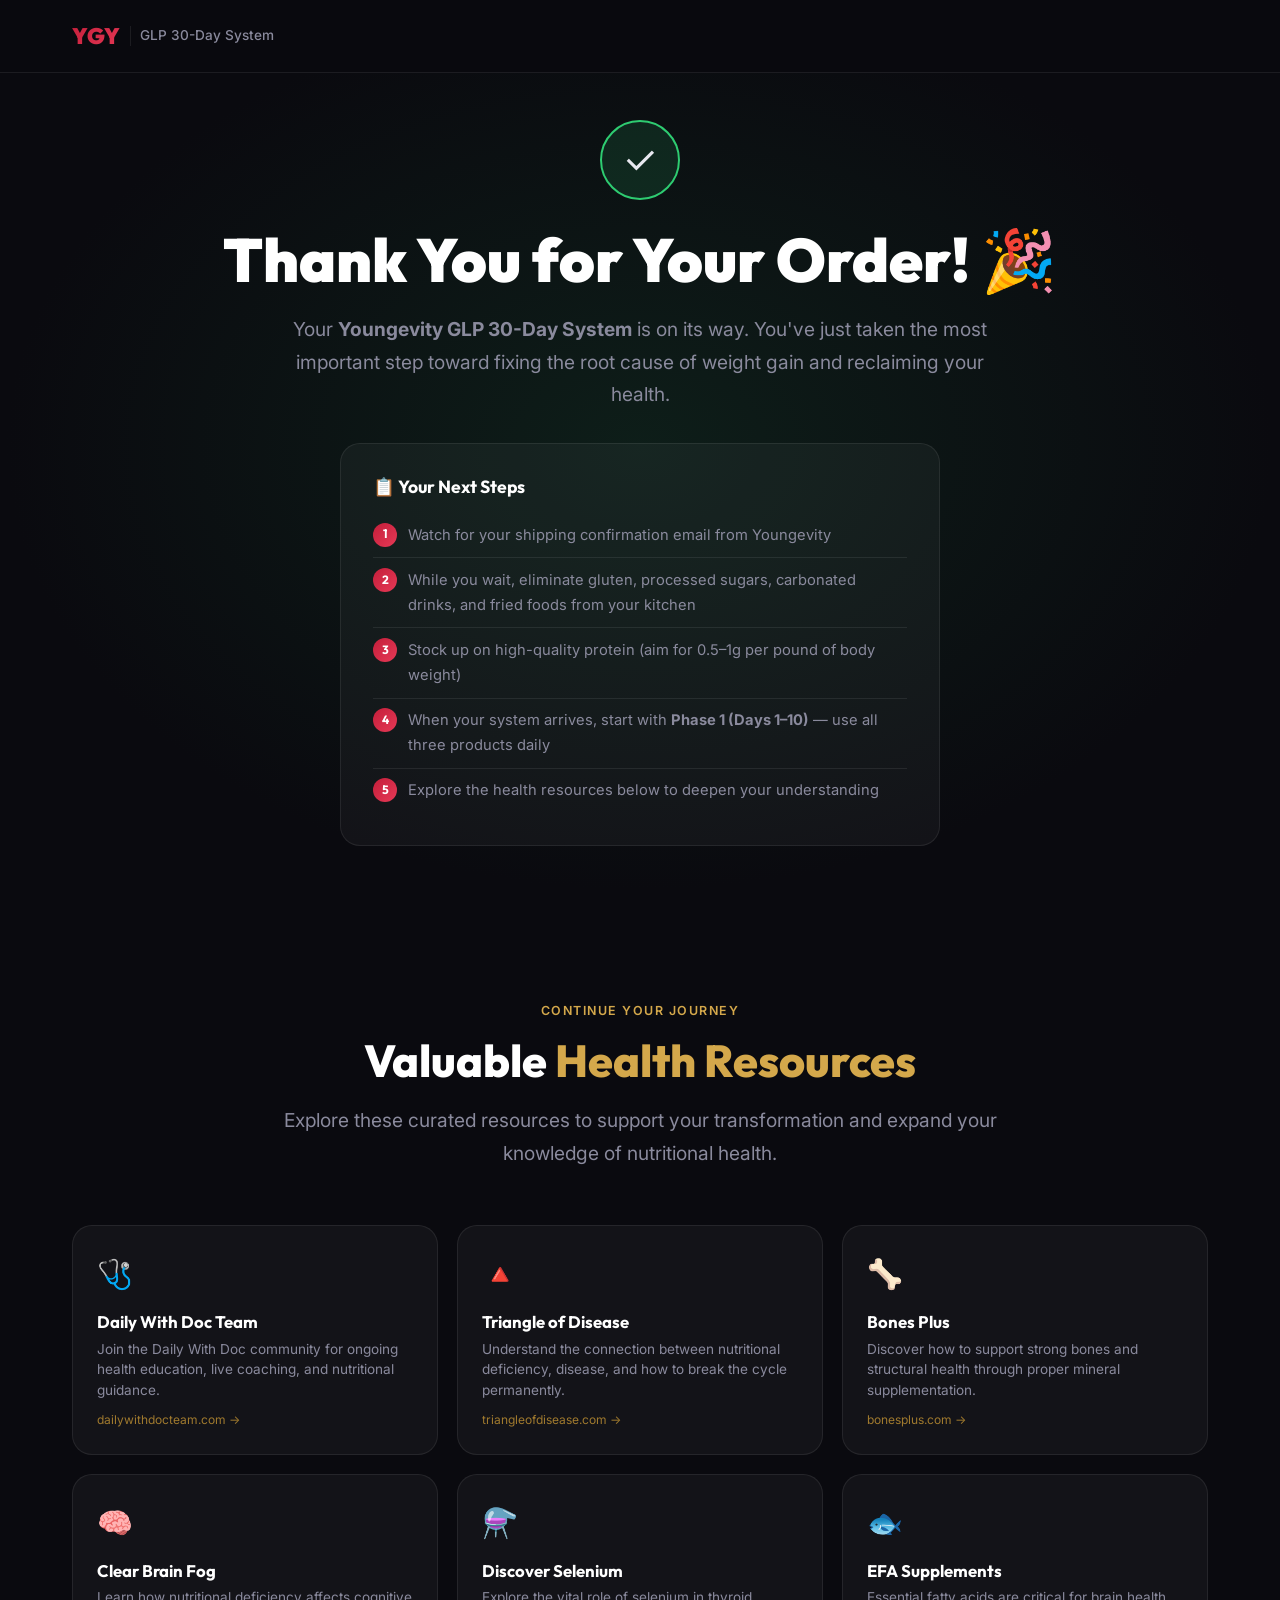
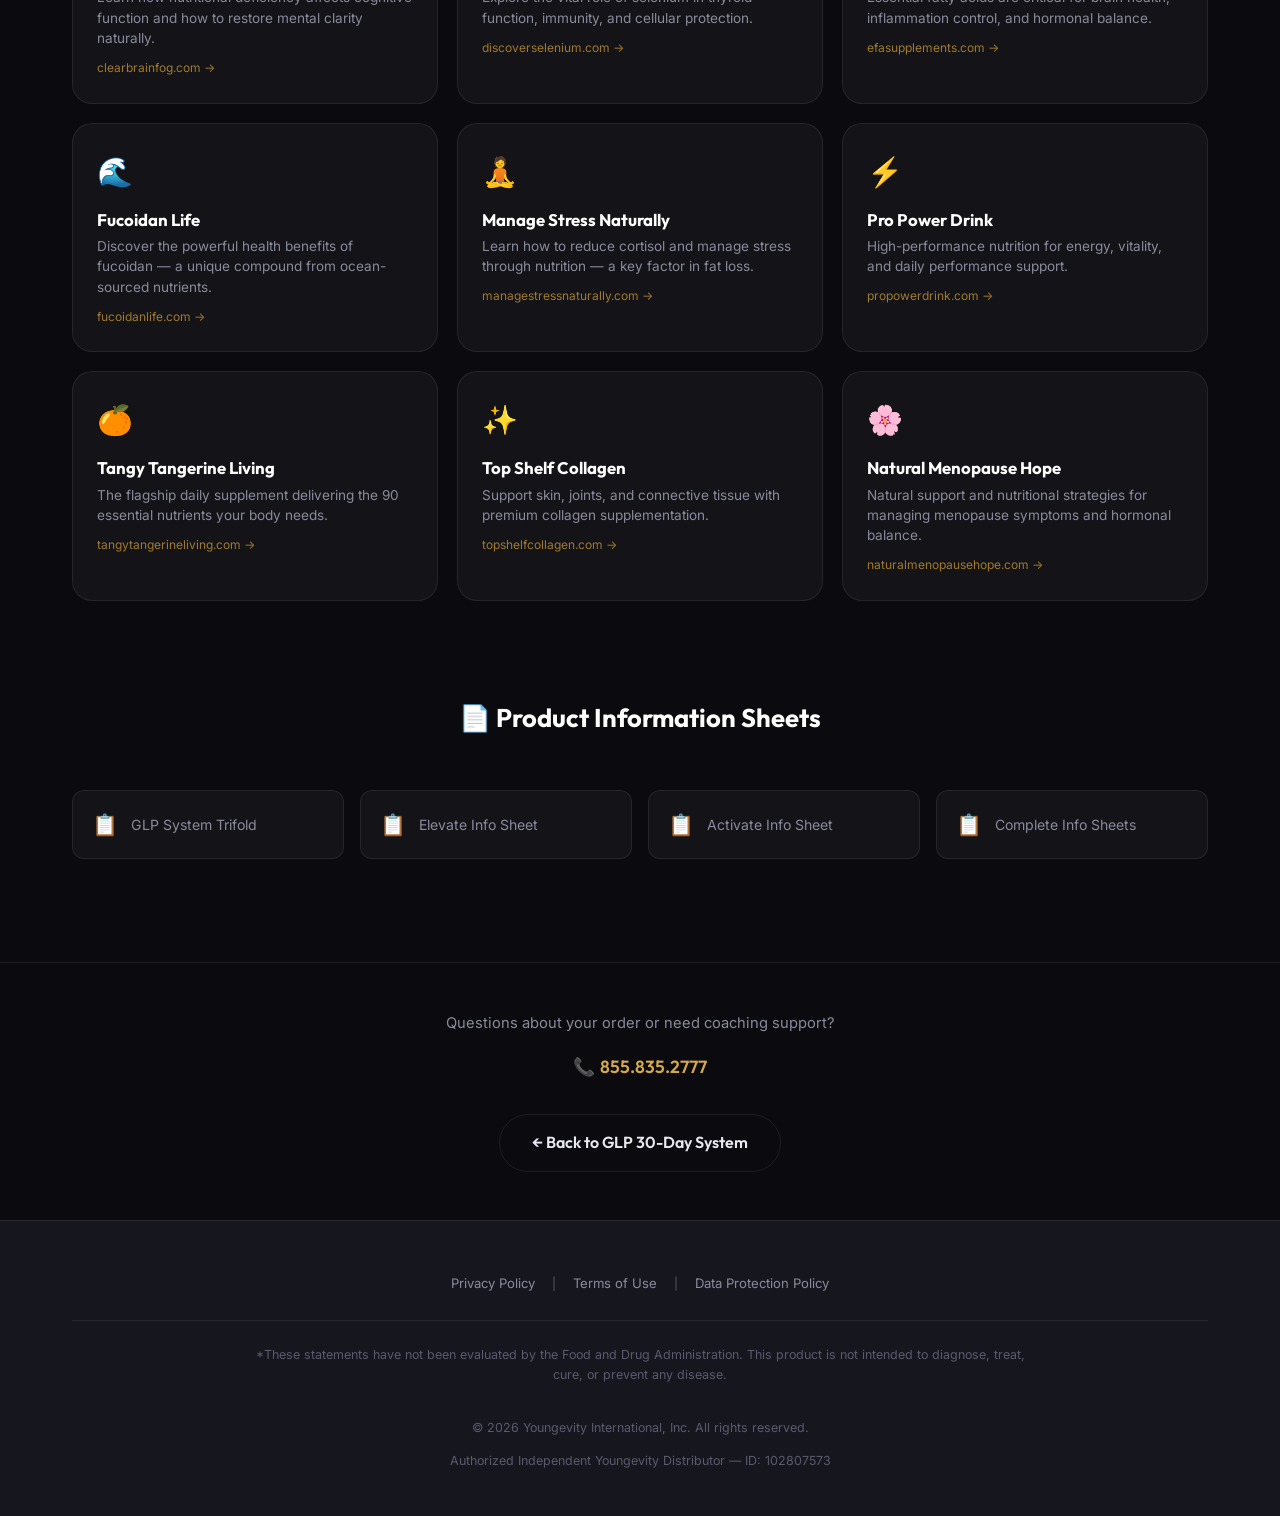
==== thank-you.html @ 7b9e6bd7 "Add thank-you page with health resources, update checkout redirect" ====
<!DOCTYPE html>
<html lang="en">
<head>
    <meta charset="UTF-8">
    <meta name="viewport" content="width=device-width, initial-scale=1.0">
    <title>Thank You! | Youngevity GLP 30-Day System</title>
    <meta name="description" content="Thank you for your order! Get started with your Youngevity GLP 30-Day System and explore valuable health resources.">
    <meta name="robots" content="noindex, nofollow">
    <link rel="preconnect" href="https://fonts.googleapis.com">
    <link rel="preconnect" href="https://fonts.gstatic.com" crossorigin>
    <link href="https://fonts.googleapis.com/css2?family=Inter:wght@300;400;500;600;700&family=Outfit:wght@400;500;600;700;800;900&display=swap" rel="stylesheet">
    <link rel="stylesheet" href="style.css">
    <style>
        .ty-hero {
            min-height: 50vh;
            display: flex;
            align-items: center;
            justify-content: center;
            text-align: center;
            padding: 120px 1rem 3rem;
            background: radial-gradient(ellipse at center, rgba(46, 204, 113, 0.1) 0%, var(--c-bg-dark) 70%);
        }
        .ty-checkmark {
            width: 80px;
            height: 80px;
            border-radius: 50%;
            background: rgba(46, 204, 113, 0.12);
            border: 2px solid var(--c-green);
            display: flex;
            align-items: center;
            justify-content: center;
            font-size: 2.5rem;
            margin: 0 auto 1.5rem;
            animation: pop-in 0.6s cubic-bezier(0.16, 1, 0.3, 1);
        }
        @keyframes pop-in {
            from { transform: scale(0); opacity: 0; }
            to { transform: scale(1); opacity: 1; }
        }
        .ty-hero h1 {
            margin-bottom: 1rem;
        }
        .ty-hero .lead {
            margin: 0 auto 2rem;
        }
        .ty-next-steps {
            background: var(--c-bg-card);
            border: 1px solid var(--c-border);
            border-radius: var(--r-lg);
            padding: 2rem;
            max-width: 600px;
            margin: 0 auto;
            text-align: left;
        }
        .ty-next-steps h3 {
            margin-bottom: 1rem;
            font-size: 1.1rem;
        }
        .ty-next-steps ol {
            list-style: none;
            counter-reset: step;
        }
        .ty-next-steps li {
            counter-increment: step;
            padding: 0.6rem 0;
            padding-left: 2.2rem;
            position: relative;
            color: var(--c-text-muted);
            font-size: 0.92rem;
            border-bottom: 1px solid var(--c-border);
        }
        .ty-next-steps li:last-child { border-bottom: none; }
        .ty-next-steps li::before {
            content: counter(step);
            position: absolute;
            left: 0;
            top: 0.6rem;
            width: 24px;
            height: 24px;
            border-radius: 50%;
            background: var(--g-red);
            color: white;
            font-size: 0.75rem;
            font-weight: 700;
            display: flex;
            align-items: center;
            justify-content: center;
            font-family: var(--f-heading);
        }

        /* Resources Grid */
        .resources-section {
            padding: var(--s-section) 0;
        }
        .resources-grid {
            display: grid;
            grid-template-columns: repeat(auto-fill, minmax(280px, 1fr));
            gap: 1.2rem;
            margin-top: 2rem;
        }
        .resource-card {
            background: var(--c-bg-card);
            border: 1px solid var(--c-border);
            border-radius: var(--r-lg);
            padding: 1.5rem;
            transition: all var(--t-normal);
            text-decoration: none;
            display: block;
        }
        .resource-card:hover {
            background: var(--c-bg-card-hover);
            border-color: var(--c-gold);
            transform: translateY(-3px);
            box-shadow: 0 8px 30px rgba(0, 0, 0, 0.3);
        }
        .resource-card-icon {
            font-size: 1.8rem;
            margin-bottom: 0.8rem;
        }
        .resource-card h3 {
            font-size: 1.05rem;
            margin-bottom: 0.4rem;
            color: var(--c-white);
        }
        .resource-card p {
            font-size: 0.85rem;
            color: var(--c-text-muted);
            margin: 0;
            line-height: 1.5;
        }
        .resource-card .resource-url {
            display: block;
            font-size: 0.75rem;
            color: var(--c-gold-dark);
            margin-top: 0.6rem;
        }

        /* PDF Section */
        .pdf-section {
            padding: 0 0 var(--s-section);
        }
        .pdf-grid {
            display: grid;
            grid-template-columns: repeat(auto-fill, minmax(220px, 1fr));
            gap: 1rem;
            margin-top: 1.5rem;
        }
        .pdf-card {
            display: flex;
            align-items: center;
            gap: 0.8rem;
            padding: 1rem 1.2rem;
            background: var(--c-bg-card);
            border: 1px solid var(--c-border);
            border-radius: var(--r-md);
            text-decoration: none;
            transition: all var(--t-fast);
        }
        .pdf-card:hover {
            border-color: var(--c-gold);
            transform: translateY(-2px);
        }
        .pdf-card .pdf-icon { font-size: 1.3rem; }
        .pdf-card span {
            font-size: 0.88rem;
            color: var(--c-text-muted);
        }

        .ty-footer-cta {
            text-align: center;
            padding: 3rem 0;
            border-top: 1px solid var(--c-border);
        }
        .ty-footer-cta p {
            color: var(--c-text-muted);
            font-size: 0.92rem;
            margin-bottom: 1rem;
        }
    </style>
</head>
<body>
    <!-- Navigation -->
    <nav class="main-nav" id="main-nav">
        <div class="nav-container">
            <a href="index.html" class="nav-logo">
                <span class="logo-ygy">YGY</span>
                <span class="logo-divider"></span>
                <span class="logo-text">GLP 30-Day System</span>
            </a>
        </div>
    </nav>

    <main>
        <!-- Thank You Hero -->
        <section class="ty-hero">
            <div class="container">
                <div class="ty-checkmark">✓</div>
                <h1>Thank You for Your Order! 🎉</h1>
                <p class="lead">Your <strong>Youngevity GLP 30-Day System</strong> is on its way. You've just taken the most important step toward fixing the root cause of weight gain and reclaiming your health.</p>

                <div class="ty-next-steps">
                    <h3>📋 Your Next Steps</h3>
                    <ol>
                        <li>Watch for your shipping confirmation email from Youngevity</li>
                        <li>While you wait, eliminate gluten, processed sugars, carbonated drinks, and fried foods from your kitchen</li>
                        <li>Stock up on high-quality protein (aim for 0.5–1g per pound of body weight)</li>
                        <li>When your system arrives, start with <strong>Phase 1 (Days 1–10)</strong> — use all three products daily</li>
                        <li>Explore the health resources below to deepen your understanding</li>
                    </ol>
                </div>
            </div>
        </section>

        <!-- Health Resources -->
        <section class="resources-section">
            <div class="container">
                <div class="section-header">
                    <span class="section-label">Continue Your Journey</span>
                    <h2>Valuable <span class="text-accent">Health Resources</span></h2>
                    <p class="lead">Explore these curated resources to support your transformation and expand your knowledge of nutritional health.</p>
                </div>

                <div class="resources-grid">
                    <a href="https://dailywithdocteam.com/" target="_blank" rel="noopener" class="resource-card">
                        <div class="resource-card-icon">🩺</div>
                        <h3>Daily With Doc Team</h3>
                        <p>Join the Daily With Doc community for ongoing health education, live coaching, and nutritional guidance.</p>
                        <span class="resource-url">dailywithdocteam.com →</span>
                    </a>

                    <a href="https://triangleofdisease.com/" target="_blank" rel="noopener" class="resource-card">
                        <div class="resource-card-icon">🔺</div>
                        <h3>Triangle of Disease</h3>
                        <p>Understand the connection between nutritional deficiency, disease, and how to break the cycle permanently.</p>
                        <span class="resource-url">triangleofdisease.com →</span>
                    </a>

                    <a href="https://bonesplus.com/" target="_blank" rel="noopener" class="resource-card">
                        <div class="resource-card-icon">🦴</div>
                        <h3>Bones Plus</h3>
                        <p>Discover how to support strong bones and structural health through proper mineral supplementation.</p>
                        <span class="resource-url">bonesplus.com →</span>
                    </a>

                    <a href="https://clearbrainfog.com/" target="_blank" rel="noopener" class="resource-card">
                        <div class="resource-card-icon">🧠</div>
                        <h3>Clear Brain Fog</h3>
                        <p>Learn how nutritional deficiency affects cognitive function and how to restore mental clarity naturally.</p>
                        <span class="resource-url">clearbrainfog.com →</span>
                    </a>

                    <a href="https://discoverselenium.com/" target="_blank" rel="noopener" class="resource-card">
                        <div class="resource-card-icon">⚗️</div>
                        <h3>Discover Selenium</h3>
                        <p>Explore the vital role of selenium in thyroid function, immunity, and cellular protection.</p>
                        <span class="resource-url">discoverselenium.com →</span>
                    </a>

                    <a href="https://efasupplements.com/" target="_blank" rel="noopener" class="resource-card">
                        <div class="resource-card-icon">🐟</div>
                        <h3>EFA Supplements</h3>
                        <p>Essential fatty acids are critical for brain health, inflammation control, and hormonal balance.</p>
                        <span class="resource-url">efasupplements.com →</span>
                    </a>

                    <a href="https://fucoidanlife.com/" target="_blank" rel="noopener" class="resource-card">
                        <div class="resource-card-icon">🌊</div>
                        <h3>Fucoidan Life</h3>
                        <p>Discover the powerful health benefits of fucoidan — a unique compound from ocean-sourced nutrients.</p>
                        <span class="resource-url">fucoidanlife.com →</span>
                    </a>

                    <a href="https://managestressnaturally.com/" target="_blank" rel="noopener" class="resource-card">
                        <div class="resource-card-icon">🧘</div>
                        <h3>Manage Stress Naturally</h3>
                        <p>Learn how to reduce cortisol and manage stress through nutrition — a key factor in fat loss.</p>
                        <span class="resource-url">managestressnaturally.com →</span>
                    </a>

                    <a href="https://propowerdrink.com/" target="_blank" rel="noopener" class="resource-card">
                        <div class="resource-card-icon">⚡</div>
                        <h3>Pro Power Drink</h3>
                        <p>High-performance nutrition for energy, vitality, and daily performance support.</p>
                        <span class="resource-url">propowerdrink.com →</span>
                    </a>

                    <a href="https://tangytangerineliving.com/" target="_blank" rel="noopener" class="resource-card">
                        <div class="resource-card-icon">🍊</div>
                        <h3>Tangy Tangerine Living</h3>
                        <p>The flagship daily supplement delivering the 90 essential nutrients your body needs.</p>
                        <span class="resource-url">tangytangerineliving.com →</span>
                    </a>

                    <a href="https://topshelfcollagen.com/" target="_blank" rel="noopener" class="resource-card">
                        <div class="resource-card-icon">✨</div>
                        <h3>Top Shelf Collagen</h3>
                        <p>Support skin, joints, and connective tissue with premium collagen supplementation.</p>
                        <span class="resource-url">topshelfcollagen.com →</span>
                    </a>

                    <a href="https://naturalmenopausehope.com/" target="_blank" rel="noopener" class="resource-card">
                        <div class="resource-card-icon">🌸</div>
                        <h3>Natural Menopause Hope</h3>
                        <p>Natural support and nutritional strategies for managing menopause symptoms and hormonal balance.</p>
                        <span class="resource-url">naturalmenopausehope.com →</span>
                    </a>
                </div>
            </div>
        </section>

        <!-- Product PDFs -->
        <section class="pdf-section">
            <div class="container">
                <div class="section-header">
                    <h3>📄 Product Information Sheets</h3>
                </div>
                <div class="pdf-grid">
                    <a href="https://rootnotfruit.youngevity.com/media/catalog/product/attachment/GLP_Trifold-0925-2-DIGITAL.pdf" target="_blank" rel="noopener" class="pdf-card">
                        <span class="pdf-icon">📋</span>
                        <span>GLP System Trifold</span>
                    </a>
                    <a href="https://rootnotfruit.youngevity.com/media/catalog/product/attachment/GLP_Elevate_Info_Sheet.pdf" target="_blank" rel="noopener" class="pdf-card">
                        <span class="pdf-icon">📋</span>
                        <span>Elevate Info Sheet</span>
                    </a>
                    <a href="https://rootnotfruit.youngevity.com/media/catalog/product/attachment/GLP_Activate_Info_Sheet.pdf" target="_blank" rel="noopener" class="pdf-card">
                        <span class="pdf-icon">📋</span>
                        <span>Activate Info Sheet</span>
                    </a>
                    <a href="https://rootnotfruit.youngevity.com/media/catalog/product/attachment/GLP_Info_Sheets.pdf" target="_blank" rel="noopener" class="pdf-card">
                        <span class="pdf-icon">📋</span>
                        <span>Complete Info Sheets</span>
                    </a>
                </div>
            </div>
        </section>

        <!-- Footer CTA -->
        <section class="ty-footer-cta">
            <div class="container">
                <p>Questions about your order or need coaching support?</p>
                <p style="font-size: 1.1rem;">📞 <a href="tel:8558352777" style="color: var(--c-gold); font-weight: 600; font-family: var(--f-heading);">855.835.2777</a></p>
                <a href="index.html" class="btn btn-outline" style="margin-top: 1rem;">← Back to GLP 30-Day System</a>
            </div>
        </section>
    </main>

    <!-- Footer -->
    <footer class="site-footer">
        <div class="container">
            <div class="footer-legal">
                <a href="#" class="legal-link" data-legal="privacy-policy" target="_blank" rel="noopener">Privacy Policy</a>
                <span class="legal-divider">|</span>
                <a href="#" class="legal-link" data-legal="terms-of-use" target="_blank" rel="noopener">Terms of Use</a>
                <span class="legal-divider">|</span>
                <a href="#" class="legal-link" data-legal="youngevity-data-protection-policy" target="_blank" rel="noopener">Data Protection Policy</a>
            </div>
            <div class="footer-disclaimer">
                <p>*These statements have not been evaluated by the Food and Drug Administration. This product is not intended to diagnose, treat, cure, or prevent any disease.</p>
            </div>
            <div class="footer-bottom">
                <p>&copy; <span id="copyright-year"></span> Youngevity International, Inc. All rights reserved.</p>
                <p class="footer-distributor">Authorized Independent Youngevity Distributor — ID: <span id="footer-distributor-id"></span></p>
            </div>
        </div>
    </footer>

    <script src="script.js"></script>
</body>
</html>
---- style.css ----
/* ============================================
   YOUNGEVITY GLP 30-DAY SYSTEM
   Premium Design System
   ============================================ */

/* ---------- Design Tokens ---------- */
:root {
    /* Colors */
    --c-bg-dark: #0a0a0f;
    --c-bg-section: #101018;
    --c-bg-card: rgba(255, 255, 255, 0.04);
    --c-bg-card-hover: rgba(255, 255, 255, 0.07);
    --c-surface: #16161e;
    --c-border: rgba(255, 255, 255, 0.08);
    --c-border-hover: rgba(255, 255, 255, 0.15);
    
    --c-red: #C41E3A;
    --c-red-light: #e63956;
    --c-red-dark: #8a1529;
    --c-red-glow: rgba(196, 30, 58, 0.35);
    
    --c-gold: #D4A84B;
    --c-gold-light: #e8c472;
    --c-gold-dark: #a07a2e;
    
    --c-green: #2ecc71;
    --c-green-dark: #1a7a42;
    
    --c-text: #e8e8f0;
    --c-text-muted: #8a8a9d;
    --c-text-dim: #5a5a6e;
    --c-white: #ffffff;
    
    /* Gradients */
    --g-red: linear-gradient(135deg, #C41E3A, #e63956);
    --g-gold: linear-gradient(135deg, #D4A84B, #e8c472);
    --g-dark: linear-gradient(180deg, #0a0a0f 0%, #101018 100%);
    --g-hero: linear-gradient(135deg, rgba(196, 30, 58, 0.15), rgba(212, 168, 75, 0.08));
    --g-section: linear-gradient(180deg, #0d0d14 0%, #13131e 50%, #0d0d14 100%);
    --g-text: linear-gradient(135deg, #e63956, #D4A84B);
    
    /* Typography */
    --f-heading: 'Outfit', sans-serif;
    --f-body: 'Inter', sans-serif;
    
    /* Spacing */
    --s-section: clamp(4rem, 8vw, 8rem);
    --s-container: clamp(1rem, 4vw, 2rem);
    
    /* Radius */
    --r-sm: 8px;
    --r-md: 12px;
    --r-lg: 20px;
    --r-xl: 28px;
    
    /* Transitions */
    --t-fast: 0.2s ease;
    --t-normal: 0.35s ease;
    --t-slow: 0.5s cubic-bezier(0.16, 1, 0.3, 1);
    
    /* Shadows */
    --shadow-card: 0 4px 30px rgba(0, 0, 0, 0.3);
    --shadow-glow: 0 0 40px var(--c-red-glow);
}

/* ---------- Reset & Base ---------- */
*, *::before, *::after {
    margin: 0;
    padding: 0;
    box-sizing: border-box;
}

html {
    scroll-behavior: smooth;
    scroll-padding-top: 80px;
}

body {
    font-family: var(--f-body);
    font-size: 16px;
    line-height: 1.7;
    color: var(--c-text);
    background-color: var(--c-bg-dark);
    -webkit-font-smoothing: antialiased;
    -moz-osx-font-smoothing: grayscale;
    overflow-x: hidden;
}

img {
    max-width: 100%;
    height: auto;
    display: block;
}

a {
    color: var(--c-gold);
    text-decoration: none;
    transition: color var(--t-fast);
}

a:hover {
    color: var(--c-gold-light);
}

h1, h2, h3, h4, h5, h6 {
    font-family: var(--f-heading);
    line-height: 1.2;
    color: var(--c-white);
    font-weight: 700;
}

h1 { font-size: clamp(2.2rem, 5vw, 3.8rem); font-weight: 900; }
h2 { font-size: clamp(1.8rem, 3.5vw, 2.8rem); font-weight: 800; }
h3 { font-size: clamp(1.2rem, 2vw, 1.6rem); font-weight: 700; }
h4 { font-size: 1.1rem; font-weight: 600; }

p { margin-bottom: 1em; }

.container {
    max-width: 1200px;
    margin: 0 auto;
    padding: 0 var(--s-container);
}

.lead {
    font-size: clamp(1.05rem, 1.5vw, 1.2rem);
    color: var(--c-text-muted);
    max-width: 740px;
}

/* ---------- Utility Classes ---------- */
.text-gradient {
    background: var(--g-text);
    -webkit-background-clip: text;
    -webkit-text-fill-color: transparent;
    background-clip: text;
}

.text-accent { color: var(--c-gold); }
.text-danger { color: var(--c-red-light); }

.glass-card {
    background: var(--c-bg-card);
    border: 1px solid var(--c-border);
    border-radius: var(--r-lg);
    backdrop-filter: blur(12px);
    -webkit-backdrop-filter: blur(12px);
    transition: background var(--t-normal), border-color var(--t-normal), transform var(--t-normal);
}

.glass-card:hover {
    background: var(--c-bg-card-hover);
    border-color: var(--c-border-hover);
}

/* ---------- Buttons ---------- */
.btn {
    display: inline-flex;
    align-items: center;
    justify-content: center;
    gap: 0.5rem;
    font-family: var(--f-heading);
    font-size: 1rem;
    font-weight: 600;
    padding: 0.9rem 2rem;
    border-radius: 50px;
    border: none;
    cursor: pointer;
    transition: all var(--t-normal);
    text-decoration: none;
    white-space: nowrap;
}

.btn-primary {
    background: var(--g-red);
    color: var(--c-white);
    box-shadow: 0 4px 20px var(--c-red-glow);
}

.btn-primary:hover {
    transform: translateY(-2px);
    box-shadow: 0 8px 40px var(--c-red-glow);
    color: var(--c-white);
}

.btn-glow {
    animation: pulse-glow 2.5s ease-in-out infinite;
}

@keyframes pulse-glow {
    0%, 100% { box-shadow: 0 4px 20px var(--c-red-glow); }
    50% { box-shadow: 0 4px 40px var(--c-red-glow), 0 0 60px rgba(196, 30, 58, 0.15); }
}

.btn-outline {
    background: transparent;
    color: var(--c-text);
    border: 1px solid var(--c-border);
}

.btn-outline:hover {
    border-color: var(--c-gold);
    color: var(--c-gold);
    transform: translateY(-2px);
}

.btn-xl {
    font-size: 1.15rem;
    padding: 1.1rem 2.8rem;
}

/* ---------- Navigation ---------- */
.main-nav {
    position: fixed;
    top: 0;
    left: 0;
    right: 0;
    z-index: 1000;
    background: rgba(10, 10, 15, 0.85);
    backdrop-filter: blur(20px);
    -webkit-backdrop-filter: blur(20px);
    border-bottom: 1px solid var(--c-border);
    transition: background var(--t-normal);
}

.nav-container {
    max-width: 1200px;
    margin: 0 auto;
    padding: 0 var(--s-container);
    display: flex;
    align-items: center;
    justify-content: space-between;
    height: 72px;
}

.nav-logo {
    display: flex;
    align-items: center;
    gap: 0.6rem;
    text-decoration: none;
    color: var(--c-white);
}

.logo-ygy {
    font-family: var(--f-heading);
    font-weight: 900;
    font-size: 1.4rem;
    background: var(--g-red);
    -webkit-background-clip: text;
    -webkit-text-fill-color: transparent;
    background-clip: text;
}

.logo-divider {
    width: 1px;
    height: 20px;
    background: var(--c-border);
}

.logo-text {
    font-family: var(--f-body);
    font-size: 0.85rem;
    font-weight: 500;
    color: var(--c-text-muted);
}

.nav-links {
    display: flex;
    align-items: center;
    list-style: none;
    gap: 0.2rem;
}

.nav-links a {
    font-size: 0.88rem;
    font-weight: 500;
    color: var(--c-text-muted);
    padding: 0.5rem 0.8rem;
    border-radius: 8px;
    transition: all var(--t-fast);
}

.nav-links a:hover {
    color: var(--c-white);
    background: rgba(255, 255, 255, 0.05);
}

.nav-cta {
    background: var(--g-red) !important;
    color: var(--c-white) !important;
    padding: 0.5rem 1.2rem !important;
    border-radius: 50px !important;
    margin-left: 0.5rem !important;
}

.nav-cta:hover {
    transform: translateY(-1px);
    box-shadow: 0 4px 20px var(--c-red-glow);
}

.nav-toggle {
    display: none;
    flex-direction: column;
    gap: 5px;
    background: none;
    border: none;
    cursor: pointer;
    padding: 8px;
}

.nav-toggle span {
    display: block;
    width: 24px;
    height: 2px;
    background: var(--c-text);
    border-radius: 2px;
    transition: all var(--t-fast);
}

/* ---------- Hero ---------- */
.hero {
    position: relative;
    min-height: 100vh;
    display: flex;
    flex-direction: column;
    align-items: center;
    justify-content: center;
    text-align: center;
    padding: 120px var(--s-container) 60px;
    overflow: hidden;
}

.hero-bg {
    position: absolute;
    inset: 0;
    z-index: 0;
}

.hero-bg-img {
    width: 100%;
    height: 100%;
    object-fit: cover;
    opacity: 0.5;
}

.hero-overlay {
    position: absolute;
    inset: 0;
    background: linear-gradient(
        180deg,
        rgba(10, 10, 15, 0.7) 0%,
        rgba(10, 10, 15, 0.4) 40%,
        rgba(10, 10, 15, 0.8) 100%
    );
}

.hero-content {
    position: relative;
    z-index: 1;
    max-width: 800px;
}

.hero-badge {
    display: inline-block;
    font-size: 0.85rem;
    font-weight: 600;
    color: var(--c-gold);
    padding: 0.4rem 1.2rem;
    border: 1px solid rgba(212, 168, 75, 0.3);
    border-radius: 50px;
    margin-bottom: 1.5rem;
    background: rgba(212, 168, 75, 0.08);
}

.hero h1 {
    margin-bottom: 1.2rem;
    letter-spacing: -0.02em;
}

.hero-sub {
    font-size: clamp(1rem, 1.5vw, 1.15rem);
    color: var(--c-text-muted);
    max-width: 640px;
    margin: 0 auto 2rem;
    line-height: 1.7;
}

.hero-ctas {
    display: flex;
    gap: 1rem;
    justify-content: center;
    flex-wrap: wrap;
    margin-bottom: 2rem;
}

.hero-keywords {
    display: flex;
    gap: 1.5rem;
    justify-content: center;
    flex-wrap: wrap;
}

.hero-keywords span {
    font-size: 0.8rem;
    font-weight: 500;
    color: var(--c-text-dim);
    text-transform: uppercase;
    letter-spacing: 0.08em;
}

.hero-product {
    position: relative;
    z-index: 1;
    margin-top: 2.5rem;
    max-width: 700px;
}

.hero-product img {
    border-radius: var(--r-lg);
    box-shadow: 0 20px 60px rgba(0, 0, 0, 0.5);
}

.scroll-indicator {
    position: absolute;
    bottom: 2rem;
    left: 50%;
    transform: translateX(-50%);
    z-index: 1;
    text-align: center;
}

.scroll-indicator span {
    font-size: 0.75rem;
    color: var(--c-text-dim);
    text-transform: uppercase;
    letter-spacing: 0.1em;
    display: block;
    margin-bottom: 0.5rem;
}

.scroll-arrow {
    width: 2px;
    height: 30px;
    background: linear-gradient(180deg, var(--c-text-dim), transparent);
    margin: 0 auto;
    animation: scroll-bounce 2s ease-in-out infinite;
}

@keyframes scroll-bounce {
    0%, 100% { transform: translateY(0); opacity: 1; }
    50% { transform: translateY(10px); opacity: 0.4; }
}

/* ---------- Sections ---------- */
.section {
    padding: var(--s-section) 0;
    position: relative;
}

.section-dark {
    background: var(--c-bg-dark);
}

.section-gradient {
    background: var(--g-section);
}

.section-highlight {
    background: linear-gradient(180deg, var(--c-bg-dark) 0%, #12101c 50%, var(--c-bg-dark) 100%);
}

.section-cta {
    background: radial-gradient(ellipse at center, rgba(196, 30, 58, 0.12) 0%, var(--c-bg-dark) 70%);
    text-align: center;
}

.section-header {
    text-align: center;
    margin-bottom: 3.5rem;
}

.section-header .lead {
    margin: 1rem auto 0;
}

.section-label {
    display: inline-block;
    font-size: 0.78rem;
    font-weight: 600;
    color: var(--c-gold);
    text-transform: uppercase;
    letter-spacing: 0.12em;
    margin-bottom: 0.8rem;
}

.section-grid {
    display: grid;
    grid-template-columns: 1fr 1fr;
    gap: 4rem;
    align-items: start;
}

.section-grid.reverse {
    direction: rtl;
}

.section-grid.reverse > * {
    direction: ltr;
}

/* ---------- Philosophy Cards ---------- */
.philosophy-card {
    padding: 1.8rem;
    margin-bottom: 1.5rem;
}

.philosophy-icon {
    font-size: 1.5rem;
    margin-bottom: 0.8rem;
}

.philosophy-card h3 {
    font-size: 1.15rem;
    margin-bottom: 0.8rem;
}

.philosophy-card p {
    color: var(--c-text-muted);
    font-size: 0.95rem;
}

.two-col-cards {
    display: grid;
    grid-template-columns: 1fr 1fr;
    gap: 1.2rem;
    margin-bottom: 1.5rem;
}

.insight-box {
    padding: 1.8rem;
    border-left: 3px solid var(--c-gold);
}

.insight-box h3 {
    color: var(--c-gold);
    margin-bottom: 0.8rem;
}

.insight-box p {
    color: var(--c-text-muted);
}

/* ---------- Quote Block ---------- */
.quote-block {
    position: relative;
    padding: 1.5rem 2rem;
    margin: 2rem 0;
    border-left: 3px solid var(--c-red);
    background: rgba(196, 30, 58, 0.06);
    border-radius: 0 var(--r-md) var(--r-md) 0;
}

.quote-block p {
    font-size: 1.15rem;
    font-style: italic;
    color: var(--c-text);
    margin-bottom: 0.5rem;
}

.quote-block cite {
    font-size: 0.9rem;
    color: var(--c-text-muted);
    font-style: normal;
}

/* ---------- Visual / Stats ---------- */
.section-image {
    border-radius: var(--r-lg);
    box-shadow: 0 20px 60px rgba(0, 0, 0, 0.4);
    margin-bottom: 2rem;
}

.float-animation {
    animation: float 6s ease-in-out infinite;
}

@keyframes float {
    0%, 100% { transform: translateY(0); }
    50% { transform: translateY(-12px); }
}

.stat-cards {
    display: grid;
    gap: 1rem;
}

.stat-card {
    padding: 1.2rem 1.5rem;
    display: flex;
    align-items: center;
    gap: 1rem;
}

.stat-number {
    font-family: var(--f-heading);
    font-size: 2rem;
    font-weight: 900;
    background: var(--g-text);
    -webkit-background-clip: text;
    -webkit-text-fill-color: transparent;
    background-clip: text;
    min-width: 60px;
}

.stat-label {
    font-size: 0.88rem;
    color: var(--c-text-muted);
    line-height: 1.4;
}

/* ---------- Hormone Visual ---------- */
.hormone-visual {
    display: flex;
    flex-direction: column;
    align-items: center;
    gap: 1rem;
}

.hormone-card {
    background: var(--c-bg-card);
    border: 1px solid var(--c-border);
    border-radius: var(--r-md);
    padding: 1.2rem 1.5rem;
    text-align: center;
    width: 100%;
    max-width: 280px;
}

.hormone-icon {
    display: inline-flex;
    align-items: center;
    justify-content: center;
    width: 36px;
    height: 36px;
    border-radius: 50%;
    font-weight: 900;
    font-size: 1.2rem;
    margin-bottom: 0.5rem;
}

.hormone-icon.danger {
    background: rgba(196, 30, 58, 0.15);
    color: var(--c-red-light);
}

.hormone-icon.success {
    background: rgba(46, 204, 113, 0.15);
    color: var(--c-green);
}

.hormone-card h4 {
    font-size: 1rem;
    margin-bottom: 0.3rem;
}

.hormone-card p {
    font-size: 0.85rem;
    color: var(--c-text-muted);
    margin: 0;
}

.hormone-arrow {
    font-size: 2rem;
    color: var(--c-gold);
    font-weight: 900;
}

.hormone-result {
    padding: 1.5rem;
    text-align: center;
    width: 100%;
    max-width: 320px;
    border-color: rgba(212, 168, 75, 0.3) !important;
}

.hormone-result h4 {
    color: var(--c-gold);
    margin-bottom: 0.5rem;
}

.hormone-result p {
    color: var(--c-text-muted);
    font-size: 0.9rem;
    margin: 0;
}

/* ---------- Comparison Table ---------- */
.comparison-table {
    display: grid;
    grid-template-columns: 1fr auto 1fr;
    gap: 1.5rem;
    margin-top: 2rem;
    align-items: stretch;
}

.comparison-col {
    border-radius: var(--r-lg);
    overflow: hidden;
}

.comparison-bad {
    background: rgba(196, 30, 58, 0.04);
    border: 1px solid rgba(196, 30, 58, 0.15);
}

.comparison-good {
    background: rgba(46, 204, 113, 0.04);
    border: 1px solid rgba(46, 204, 113, 0.15);
}

.comparison-header {
    padding: 1.8rem;
    text-align: center;
}

.comparison-icon {
    font-size: 2rem;
    display: block;
    margin-bottom: 0.5rem;
}

.comparison-header h3 {
    font-size: 1.3rem;
    margin-bottom: 0.5rem;
}

.comparison-tag {
    display: inline-block;
    font-size: 0.75rem;
    font-weight: 600;
    padding: 0.3rem 0.8rem;
    border-radius: 50px;
    text-transform: uppercase;
    letter-spacing: 0.05em;
}

.tag-danger {
    background: rgba(196, 30, 58, 0.15);
    color: var(--c-red-light);
}

.tag-success {
    background: rgba(46, 204, 113, 0.15);
    color: var(--c-green);
}

.comparison-list {
    list-style: none;
    padding: 0 1.5rem 1.5rem;
}

.comparison-list li {
    display: flex;
    gap: 1rem;
    padding: 1rem 0;
    border-bottom: 1px solid var(--c-border);
    align-items: flex-start;
}

.comparison-list li:last-child {
    border-bottom: none;
}

.item-icon {
    font-size: 1rem;
    font-weight: 900;
    min-width: 24px;
    height: 24px;
    display: flex;
    align-items: center;
    justify-content: center;
    border-radius: 50%;
    flex-shrink: 0;
    margin-top: 0.15rem;
}

.item-bad .item-icon {
    color: var(--c-red-light);
    background: rgba(196, 30, 58, 0.12);
}

.item-good .item-icon {
    color: var(--c-green);
    background: rgba(46, 204, 113, 0.12);
}

.comparison-list strong {
    display: block;
    font-size: 0.95rem;
    margin-bottom: 0.2rem;
}

.comparison-list p {
    font-size: 0.85rem;
    color: var(--c-text-muted);
    margin: 0;
    line-height: 1.5;
}

.comparison-vs {
    display: flex;
    align-items: center;
    justify-content: center;
}

.comparison-vs span {
    font-family: var(--f-heading);
    font-size: 1.6rem;
    font-weight: 900;
    color: var(--c-text-dim);
    background: var(--c-bg-dark);
    border: 1px solid var(--c-border);
    width: 56px;
    height: 56px;
    border-radius: 50%;
    display: flex;
    align-items: center;
    justify-content: center;
}

/* ---------- Fat Loss Section ---------- */
.fat-loss-grid {
    display: grid;
    grid-template-columns: 1fr 1fr;
    gap: 1.5rem;
    margin-top: 2rem;
}

.fat-loss-card {
    padding: 2rem;
}

.fat-loss-card.featured {
    border-color: rgba(212, 168, 75, 0.3);
    background: rgba(212, 168, 75, 0.04);
}

.fl-icon {
    font-size: 2rem;
    margin-bottom: 1rem;
}

.fat-loss-card h3 {
    margin-bottom: 1rem;
}

.fat-loss-card p {
    color: var(--c-text-muted);
    font-size: 0.95rem;
}

.fl-stat {
    margin-top: 1.5rem;
    padding-top: 1rem;
    border-top: 1px solid var(--c-border);
}

.fl-stat-number {
    display: block;
    font-family: var(--f-heading);
    font-size: 1.3rem;
    font-weight: 800;
    margin-bottom: 0.3rem;
}

.fl-stat-label {
    font-size: 0.85rem;
    color: var(--c-text-muted);
}

.muscle-info {
    grid-column: 1 / -1;
    padding: 2rem;
}

.muscle-info h3 {
    margin-bottom: 1rem;
}

.muscle-info ul {
    list-style: none;
    display: grid;
    grid-template-columns: 1fr 1fr;
    gap: 1rem;
}

.muscle-info li {
    color: var(--c-text-muted);
    font-size: 0.92rem;
    padding-left: 1rem;
    border-left: 2px solid var(--c-gold-dark);
}

/* ---------- Product Cards ---------- */
.product-card {
    display: grid;
    grid-template-columns: 1fr 1.2fr;
    gap: 3rem;
    padding: 2.5rem;
    margin-bottom: 2rem;
    background: var(--c-bg-card);
    border: 1px solid var(--c-border);
    border-radius: var(--r-xl);
    align-items: start;
    transition: border-color var(--t-normal);
}

.product-card:hover {
    border-color: var(--c-border-hover);
}

.product-card.reverse {
    grid-template-columns: 1.2fr 1fr;
}

.product-card.reverse .product-images {
    order: 2;
}

.product-card.reverse .product-info {
    order: 1;
}

.product-hero-img {
    background: linear-gradient(135deg, rgba(196, 30, 58, 0.08), rgba(212, 168, 75, 0.05));
    border-radius: var(--r-lg);
    padding: 1.5rem;
    display: flex;
    align-items: center;
    justify-content: center;
    margin-bottom: 1.2rem;
}

.product-hero-img img {
    width: 280px;
    height: 280px;
    object-fit: contain;
    transition: transform var(--t-slow);
}

.product-card:hover .product-hero-img img {
    transform: scale(1.05);
}

.product-supp-facts {
    background: var(--c-surface);
    border-radius: var(--r-md);
    padding: 1rem;
}

.product-supp-facts h4 {
    font-size: 0.85rem;
    color: var(--c-text-dim);
    text-transform: uppercase;
    letter-spacing: 0.08em;
    margin-bottom: 0.8rem;
}

.product-supp-facts img {
    border-radius: var(--r-sm);
}

.product-badge {
    display: inline-block;
    font-size: 0.78rem;
    font-weight: 600;
    color: var(--c-gold);
    padding: 0.3rem 1rem;
    border: 1px solid rgba(212, 168, 75, 0.3);
    border-radius: 50px;
    margin-bottom: 1rem;
    background: rgba(212, 168, 75, 0.08);
    text-transform: uppercase;
    letter-spacing: 0.05em;
}

.product-subtitle {
    display: block;
    font-weight: 500;
    font-size: 0.75em;
    color: var(--c-text-muted);
    margin-top: 0.3rem;
}

.product-flavor {
    font-size: 0.95rem;
    color: var(--c-text-muted);
    margin-bottom: 1rem;
}

.product-desc {
    color: var(--c-text-muted);
    font-size: 0.95rem;
}

.product-benefits {
    list-style: none;
    margin: 1rem 0 1.5rem;
}

.product-benefits li {
    position: relative;
    padding-left: 1.5rem;
    margin-bottom: 0.6rem;
    color: var(--c-text-muted);
    font-size: 0.92rem;
}

.product-benefits li::before {
    content: '✓';
    position: absolute;
    left: 0;
    color: var(--c-green);
    font-weight: 700;
}

.product-usage {
    background: rgba(212, 168, 75, 0.06);
    border: 1px solid rgba(212, 168, 75, 0.15);
    border-radius: var(--r-md);
    padding: 1.2rem;
}

.product-usage h4 {
    color: var(--c-gold);
    margin-bottom: 0.5rem;
    font-size: 0.9rem;
    text-transform: uppercase;
    letter-spacing: 0.05em;
}

.product-usage p {
    color: var(--c-text-muted);
    font-size: 0.9rem;
    margin: 0;
}

/* ---------- Resources Bar ---------- */
.resources-bar {
    margin-top: 3rem;
    padding: 2rem;
    background: var(--c-bg-card);
    border: 1px solid var(--c-border);
    border-radius: var(--r-lg);
    text-align: center;
}

.resources-bar h3 {
    margin-bottom: 1.2rem;
    font-size: 1.1rem;
}

.resource-links {
    display: flex;
    justify-content: center;
    flex-wrap: wrap;
    gap: 0.8rem;
}

.resource-link {
    display: inline-flex;
    align-items: center;
    gap: 0.4rem;
    padding: 0.6rem 1.2rem;
    background: var(--c-surface);
    border: 1px solid var(--c-border);
    border-radius: var(--r-sm);
    font-size: 0.85rem;
    color: var(--c-text-muted);
    transition: all var(--t-fast);
}

.resource-link:hover {
    border-color: var(--c-gold);
    color: var(--c-gold);
    transform: translateY(-1px);
}

.resource-icon {
    font-size: 1rem;
}

/* ---------- Protocol Timeline ---------- */
.protocol-timeline {
    display: grid;
    gap: 2rem;
    margin-top: 2rem;
}

.protocol-phase {
    position: relative;
}

.phase-header {
    display: flex;
    align-items: center;
    gap: 1rem;
    margin-bottom: 1rem;
}

.phase-number {
    display: inline-flex;
    align-items: center;
    justify-content: center;
    font-family: var(--f-heading);
    font-weight: 800;
    font-size: 0.78rem;
    text-transform: uppercase;
    letter-spacing: 0.08em;
    padding: 0.4rem 1rem;
    border-radius: 50px;
    background: var(--g-red);
    color: var(--c-white);
}

.phase-body {
    padding: 2rem;
}

.phase-step {
    display: flex;
    gap: 1.5rem;
    padding: 1rem 0;
    border-bottom: 1px solid var(--c-border);
    align-items: flex-start;
}

.phase-step:last-of-type {
    border-bottom: none;
}

.phase-step.highlighted {
    background: rgba(196, 30, 58, 0.06);
    margin: 0 -1rem;
    padding: 1rem;
    border-radius: var(--r-md);
    border-bottom: none;
}

.step-time {
    font-family: var(--f-heading);
    font-size: 0.8rem;
    font-weight: 700;
    color: var(--c-gold);
    text-transform: uppercase;
    letter-spacing: 0.05em;
    min-width: 130px;
    padding-top: 0.1rem;
}

.phase-step p {
    color: var(--c-text-muted);
    font-size: 0.92rem;
    margin: 0;
}

.phase-note {
    margin-top: 1.2rem;
    padding: 1rem;
    background: rgba(212, 168, 75, 0.06);
    border-radius: var(--r-md);
    border-left: 3px solid var(--c-gold);
    font-size: 0.9rem;
    color: var(--c-text-muted);
    line-height: 1.6;
}

/* ---------- Lifestyle Cards ---------- */
.lifestyle-grid {
    display: grid;
    grid-template-columns: 1fr 1fr;
    gap: 1.5rem;
    margin-top: 2rem;
}

.lifestyle-card {
    padding: 2rem;
}

.lifestyle-icon {
    font-size: 2rem;
    margin-bottom: 1rem;
}

.lifestyle-card h3 {
    margin-bottom: 0.8rem;
}

.lifestyle-card > p {
    color: var(--c-text-muted);
    font-size: 0.92rem;
}

.eliminate-card {
    grid-column: 1 / -1;
    border-color: rgba(196, 30, 58, 0.15);
}

.eliminate-list {
    display: grid;
    grid-template-columns: 1fr 1fr;
    gap: 1rem;
    margin-top: 1rem;
}

.eliminate-item {
    display: flex;
    gap: 0.8rem;
    align-items: flex-start;
}

.eliminate-x {
    color: var(--c-red-light);
    font-weight: 900;
    font-size: 1.1rem;
    min-width: 20px;
    padding-top: 0.1rem;
}

.eliminate-item strong {
    display: block;
    font-size: 0.95rem;
    margin-bottom: 0.2rem;
}

.eliminate-item p {
    font-size: 0.85rem;
    color: var(--c-text-muted);
    margin: 0;
}

.macro-highlight {
    background: rgba(212, 168, 75, 0.08);
    border: 1px solid rgba(212, 168, 75, 0.2);
    border-radius: var(--r-md);
    padding: 1rem;
    text-align: center;
    margin: 1rem 0;
}

.macro-number {
    font-family: var(--f-heading);
    font-size: 2rem;
    font-weight: 900;
    background: var(--g-gold);
    -webkit-background-clip: text;
    -webkit-text-fill-color: transparent;
    background-clip: text;
    display: block;
}

.macro-unit {
    font-size: 0.85rem;
    color: var(--c-text-muted);
}

.lifestyle-list {
    list-style: none;
    margin-top: 0.8rem;
}

.lifestyle-list li {
    position: relative;
    padding-left: 1.2rem;
    margin-bottom: 0.6rem;
    font-size: 0.9rem;
    color: var(--c-text-muted);
}

.lifestyle-list li::before {
    content: '→';
    position: absolute;
    left: 0;
    color: var(--c-gold);
}

/* ---------- FAQ ---------- */
.faq-list {
    max-width: 800px;
    margin: 0 auto;
}

.faq-item {
    border: 1px solid var(--c-border);
    border-radius: var(--r-md);
    margin-bottom: 0.8rem;
    overflow: hidden;
    transition: border-color var(--t-fast);
}

.faq-item:hover {
    border-color: var(--c-border-hover);
}

.faq-item[open] {
    border-color: rgba(212, 168, 75, 0.25);
}

.faq-question {
    display: flex;
    justify-content: space-between;
    align-items: center;
    padding: 1.2rem 1.5rem;
    cursor: pointer;
    font-family: var(--f-heading);
    font-weight: 600;
    font-size: 1rem;
    color: var(--c-white);
    list-style: none;
    transition: background var(--t-fast);
}

.faq-question::-webkit-details-marker {
    display: none;
}

.faq-question:hover {
    background: var(--c-bg-card);
}

.faq-toggle {
    font-size: 1.4rem;
    color: var(--c-gold);
    transition: transform var(--t-normal);
    font-weight: 300;
}

.faq-item[open] .faq-toggle {
    transform: rotate(45deg);
}

.faq-answer {
    padding: 0 1.5rem 1.5rem;
}

.faq-answer p {
    color: var(--c-text-muted);
    font-size: 0.92rem;
    line-height: 1.7;
}

/* ---------- Order / CTA Section ---------- */
.order-content {
    max-width: 700px;
    margin: 0 auto;
}

.order-content .lead {
    margin: 1rem auto 2rem;
}

.order-product-img {
    max-width: 550px;
    margin: 0 auto 2rem;
}

.order-product-img img {
    border-radius: var(--r-lg);
}

.order-features {
    display: flex;
    justify-content: center;
    flex-wrap: wrap;
    gap: 1rem;
    margin-bottom: 2rem;
}

.order-feature {
    font-size: 0.9rem;
    color: var(--c-text-muted);
    display: flex;
    align-items: center;
    gap: 0.4rem;
}

.order-feature span {
    color: var(--c-green);
    font-weight: 700;
}

.order-note {
    font-size: 0.82rem;
    color: var(--c-text-dim);
    margin-top: 1rem;
}

/* ---------- Footer ---------- */
.site-footer {
    background: var(--c-surface);
    border-top: 1px solid var(--c-border);
    padding: 3rem 0 2rem;
}

.footer-resources {
    text-align: center;
    margin-bottom: 2rem;
    padding-bottom: 2rem;
    border-bottom: 1px solid var(--c-border);
}

.footer-resources h3 {
    font-size: 1rem;
    margin-bottom: 1rem;
}

.footer-resource-links {
    display: flex;
    justify-content: center;
    flex-wrap: wrap;
    gap: 1rem;
}

.footer-resource-links a {
    font-size: 0.85rem;
    color: var(--c-text-muted);
    padding: 0.4rem 0.8rem;
    border: 1px solid var(--c-border);
    border-radius: var(--r-sm);
    transition: all var(--t-fast);
}

.footer-resource-links a:hover {
    border-color: var(--c-gold);
    color: var(--c-gold);
}

.footer-disclaimer {
    max-width: 800px;
    margin: 0 auto 2rem;
    text-align: center;
}

.footer-disclaimer p {
    font-size: 0.78rem;
    color: var(--c-text-dim);
    line-height: 1.6;
}

.footer-bottom {
    text-align: center;
}

.footer-bottom p {
    font-size: 0.78rem;
    color: var(--c-text-dim);
}

/* ---------- Reveal Animations ---------- */
.reveal {
    opacity: 0;
    transform: translateY(30px);
    transition: opacity 0.8s cubic-bezier(0.16, 1, 0.3, 1), transform 0.8s cubic-bezier(0.16, 1, 0.3, 1);
}

.reveal.visible {
    opacity: 1;
    transform: translateY(0);
}

/* ---------- Responsive ---------- */
@media (max-width: 1024px) {
    .section-grid {
        grid-template-columns: 1fr;
        gap: 2.5rem;
    }
    .section-grid.reverse {
        direction: ltr;
    }
    .comparison-table {
        grid-template-columns: 1fr;
    }
    .comparison-vs {
        display: flex;
    }
    .comparison-vs span {
        width: 48px;
        height: 48px;
        font-size: 1.3rem;
    }
    .two-col-cards {
        grid-template-columns: 1fr;
    }
    .product-card,
    .product-card.reverse {
        grid-template-columns: 1fr;
    }
    .product-card.reverse .product-images,
    .product-card.reverse .product-info {
        order: unset;
    }
    .eliminate-list {
        grid-template-columns: 1fr;
    }
    .muscle-info ul {
        grid-template-columns: 1fr;
    }
}

@media (max-width: 768px) {
    .nav-toggle {
        display: flex;
    }
    .nav-links {
        display: none;
        position: absolute;
        top: 72px;
        left: 0;
        right: 0;
        flex-direction: column;
        background: rgba(10, 10, 15, 0.98);
        backdrop-filter: blur(20px);
        -webkit-backdrop-filter: blur(20px);
        padding: 1rem;
        border-bottom: 1px solid var(--c-border);
    }
    .nav-links.open {
        display: flex;
    }
    .nav-links a {
        padding: 0.8rem 1rem;
        font-size: 1rem;
    }
    .nav-cta {
        margin-left: 0 !important;
        margin-top: 0.5rem !important;
        text-align: center;
    }
    .hero {
        padding: 100px var(--s-container) 40px;
        min-height: auto;
    }
    .hero h1 {
        font-size: clamp(1.8rem, 6vw, 2.6rem);
    }
    .hero-ctas {
        flex-direction: column;
        align-items: center;
    }
    .fat-loss-grid {
        grid-template-columns: 1fr;
    }
    .lifestyle-grid {
        grid-template-columns: 1fr;
    }
    .phase-step {
        flex-direction: column;
        gap: 0.5rem;
    }
    .step-time {
        min-width: unset;
    }
    .product-hero-img img {
        width: 200px;
        height: 200px;
    }
    .hero-keywords {
        flex-direction: column;
        gap: 0.5rem;
    }
    .order-features {
        flex-direction: column;
        align-items: center;
    }
    .resource-links {
        flex-direction: column;
        align-items: center;
    }
    .footer-resource-links {
        flex-direction: column;
        align-items: center;
    }
    .scroll-indicator {
        display: none;
    }
}

/* ---------- Distributor Badge ---------- */
.distributor-badge {
    position: fixed;
    top: 72px;
    left: 0;
    right: 0;
    z-index: 999;
    background: rgba(212, 168, 75, 0.1);
    border-bottom: 1px solid rgba(212, 168, 75, 0.2);
    text-align: center;
    padding: 0.4rem 1rem;
    font-size: 0.75rem;
    font-weight: 600;
    color: var(--c-gold);
    letter-spacing: 0.05em;
    backdrop-filter: blur(12px);
    -webkit-backdrop-filter: blur(12px);
}

/* ---------- Contact Modal ---------- */
.modal-overlay {
    position: fixed;
    inset: 0;
    z-index: 2000;
    background: rgba(0, 0, 0, 0.7);
    backdrop-filter: blur(6px);
    -webkit-backdrop-filter: blur(6px);
    display: none;
    align-items: center;
    justify-content: center;
    padding: 1rem;
}

.modal-overlay.active {
    display: flex;
}

.modal {
    width: 100%;
    max-width: 500px;
    max-height: 90vh;
    overflow-y: auto;
    padding: 2.5rem;
    position: relative;
    animation: modal-enter 0.35s cubic-bezier(0.16, 1, 0.3, 1);
}

@keyframes modal-enter {
    from { opacity: 0; transform: translateY(20px) scale(0.97); }
    to { opacity: 1; transform: translateY(0) scale(1); }
}

.modal-close {
    position: absolute;
    top: 1rem;
    right: 1rem;
    background: none;
    border: none;
    color: var(--c-text-muted);
    font-size: 1.6rem;
    cursor: pointer;
    width: 36px;
    height: 36px;
    display: flex;
    align-items: center;
    justify-content: center;
    border-radius: 50%;
    transition: all var(--t-fast);
}

.modal-close:hover {
    background: rgba(255, 255, 255, 0.08);
    color: var(--c-white);
}

.modal h3 {
    margin-bottom: 0.5rem;
    font-size: 1.4rem;
}

.modal-subtitle {
    color: var(--c-text-muted);
    font-size: 0.9rem;
    margin-bottom: 1.5rem;
}

.contact-form .form-group {
    margin-bottom: 1.2rem;
}

.contact-form label {
    display: block;
    font-size: 0.85rem;
    font-weight: 600;
    color: var(--c-text-muted);
    margin-bottom: 0.4rem;
}

.contact-form .optional {
    font-weight: 400;
    color: var(--c-text-dim);
}

.contact-form input,
.contact-form textarea {
    width: 100%;
    padding: 0.75rem 1rem;
    border: 1px solid var(--c-border);
    border-radius: var(--r-sm);
    background: var(--c-surface);
    color: var(--c-text);
    font-family: var(--f-body);
    font-size: 0.92rem;
    transition: border-color var(--t-fast);
    outline: none;
}

.contact-form input:focus,
.contact-form textarea:focus {
    border-color: var(--c-gold);
}

.contact-form input::placeholder,
.contact-form textarea::placeholder {
    color: var(--c-text-dim);
}

.contact-form textarea {
    resize: vertical;
    min-height: 100px;
}

.contact-form .btn {
    width: 100%;
    margin-top: 0.5rem;
}

/* ---------- Floating Contact Button ---------- */
.floating-contact-btn {
    position: fixed;
    bottom: 2rem;
    right: 2rem;
    z-index: 1500;
    display: flex;
    align-items: center;
    gap: 0.5rem;
    background: var(--g-red);
    color: var(--c-white);
    border: none;
    padding: 0.8rem 1.4rem;
    border-radius: 50px;
    font-family: var(--f-heading);
    font-size: 0.9rem;
    font-weight: 600;
    cursor: pointer;
    box-shadow: 0 4px 20px var(--c-red-glow);
    transition: all var(--t-normal);
    animation: pulse-glow 2.5s ease-in-out infinite;
}

.floating-contact-btn:hover {
    transform: translateY(-3px);
    box-shadow: 0 8px 40px var(--c-red-glow);
}

.contact-icon {
    font-size: 1.2rem;
}

/* ---------- Footer Enhancements ---------- */
.footer-contact {
    text-align: center;
    margin-bottom: 2rem;
    padding-bottom: 1.5rem;
    border-bottom: 1px solid var(--c-border);
}

.footer-contact h3 {
    font-size: 1rem;
    margin-bottom: 0.8rem;
}

.footer-phone {
    font-size: 1.1rem;
    margin-bottom: 1rem;
}

.footer-phone a {
    color: var(--c-gold);
    font-weight: 600;
    font-family: var(--f-heading);
}

.footer-phone a:hover {
    color: var(--c-gold-light);
}

.footer-coach-btn {
    font-size: 0.85rem;
    padding: 0.5rem 1.5rem;
}

.footer-legal {
    text-align: center;
    margin-bottom: 1.5rem;
    padding-bottom: 1.5rem;
    border-bottom: 1px solid var(--c-border);
}

.legal-link {
    font-size: 0.82rem;
    color: var(--c-text-muted);
    transition: color var(--t-fast);
}

.legal-link:hover {
    color: var(--c-gold);
}

.legal-divider {
    color: var(--c-text-dim);
    margin: 0 0.8rem;
    font-size: 0.75rem;
}

.footer-distributor {
    font-size: 0.75rem;
    color: var(--c-gold-dark);
    margin-top: 0.3rem;
}

/* ---------- Responsive additions ---------- */
@media (max-width: 768px) {
    .floating-contact-btn .contact-text {
        display: none;
    }
    .floating-contact-btn {
        padding: 0.9rem;
        border-radius: 50%;
    }
    .modal {
        padding: 1.8rem;
    }
    .distributor-badge {
        font-size: 0.65rem;
        padding: 0.3rem 0.5rem;
    }
}
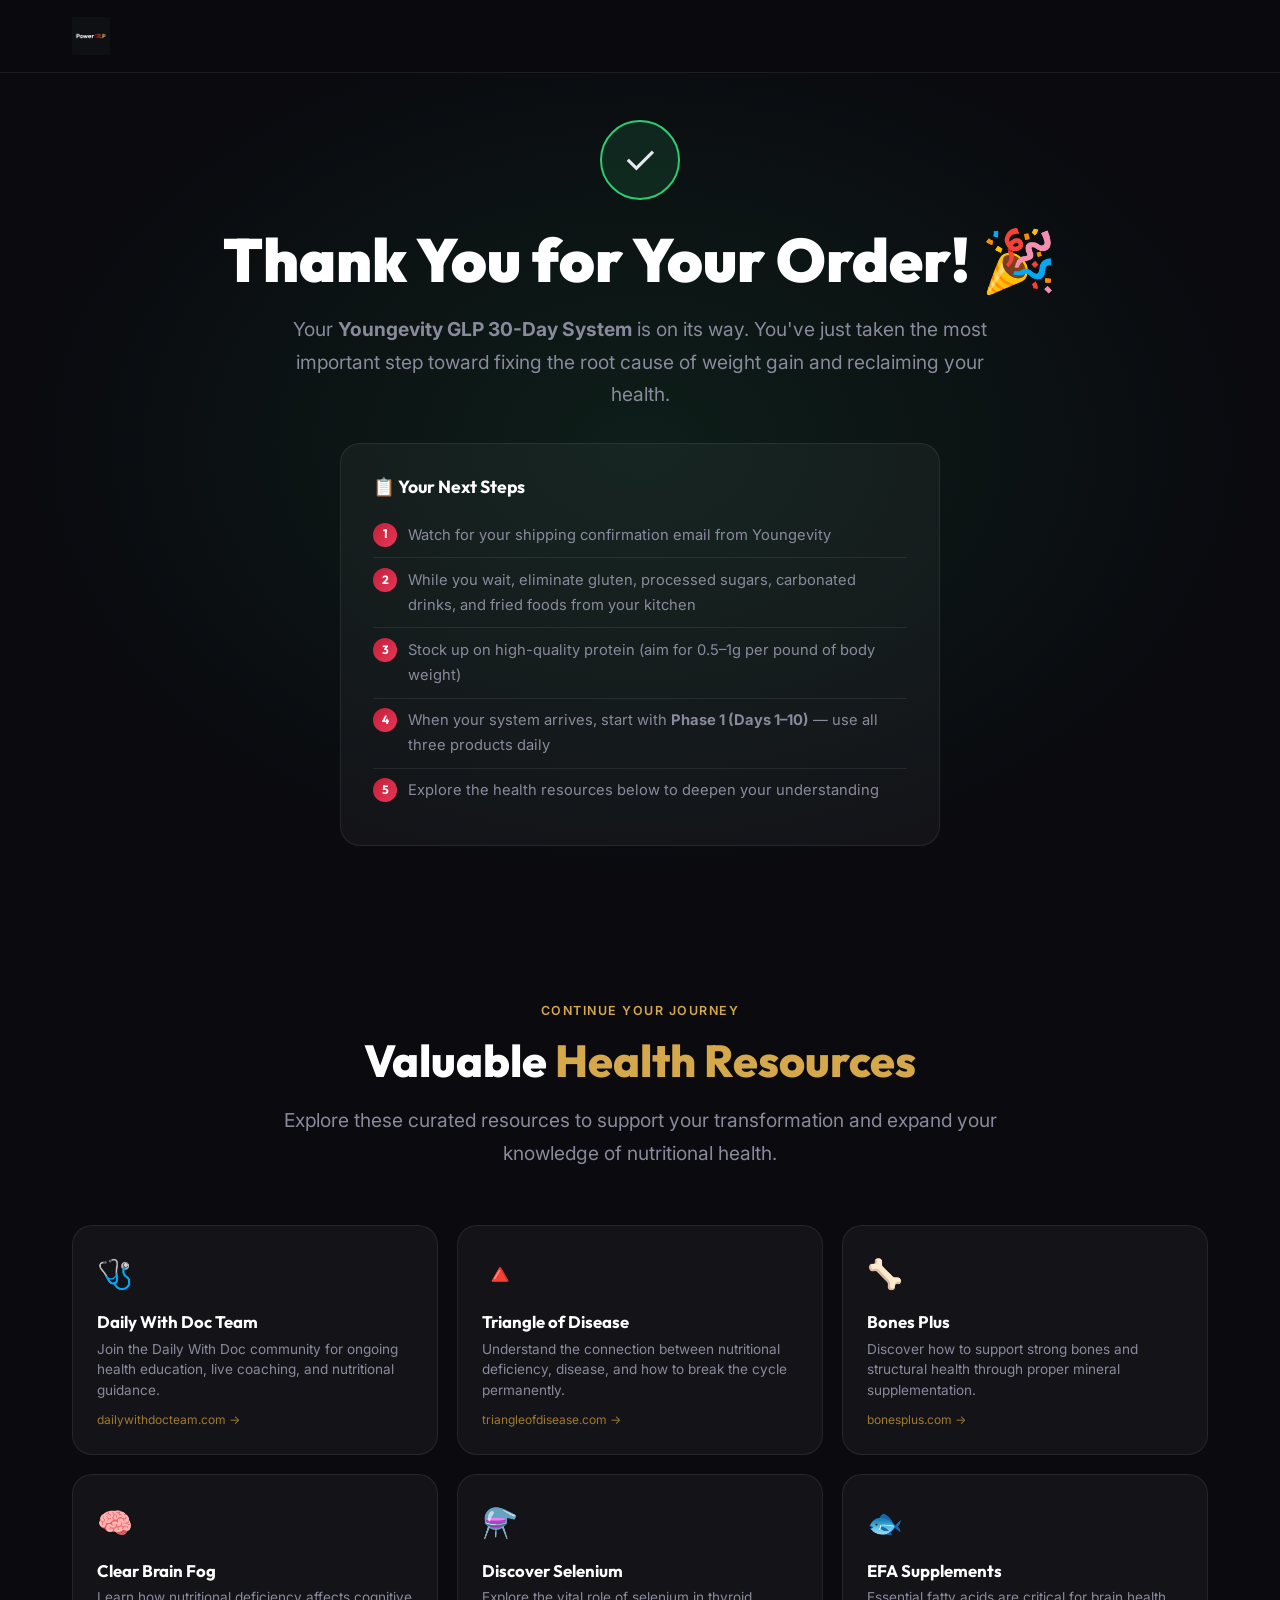
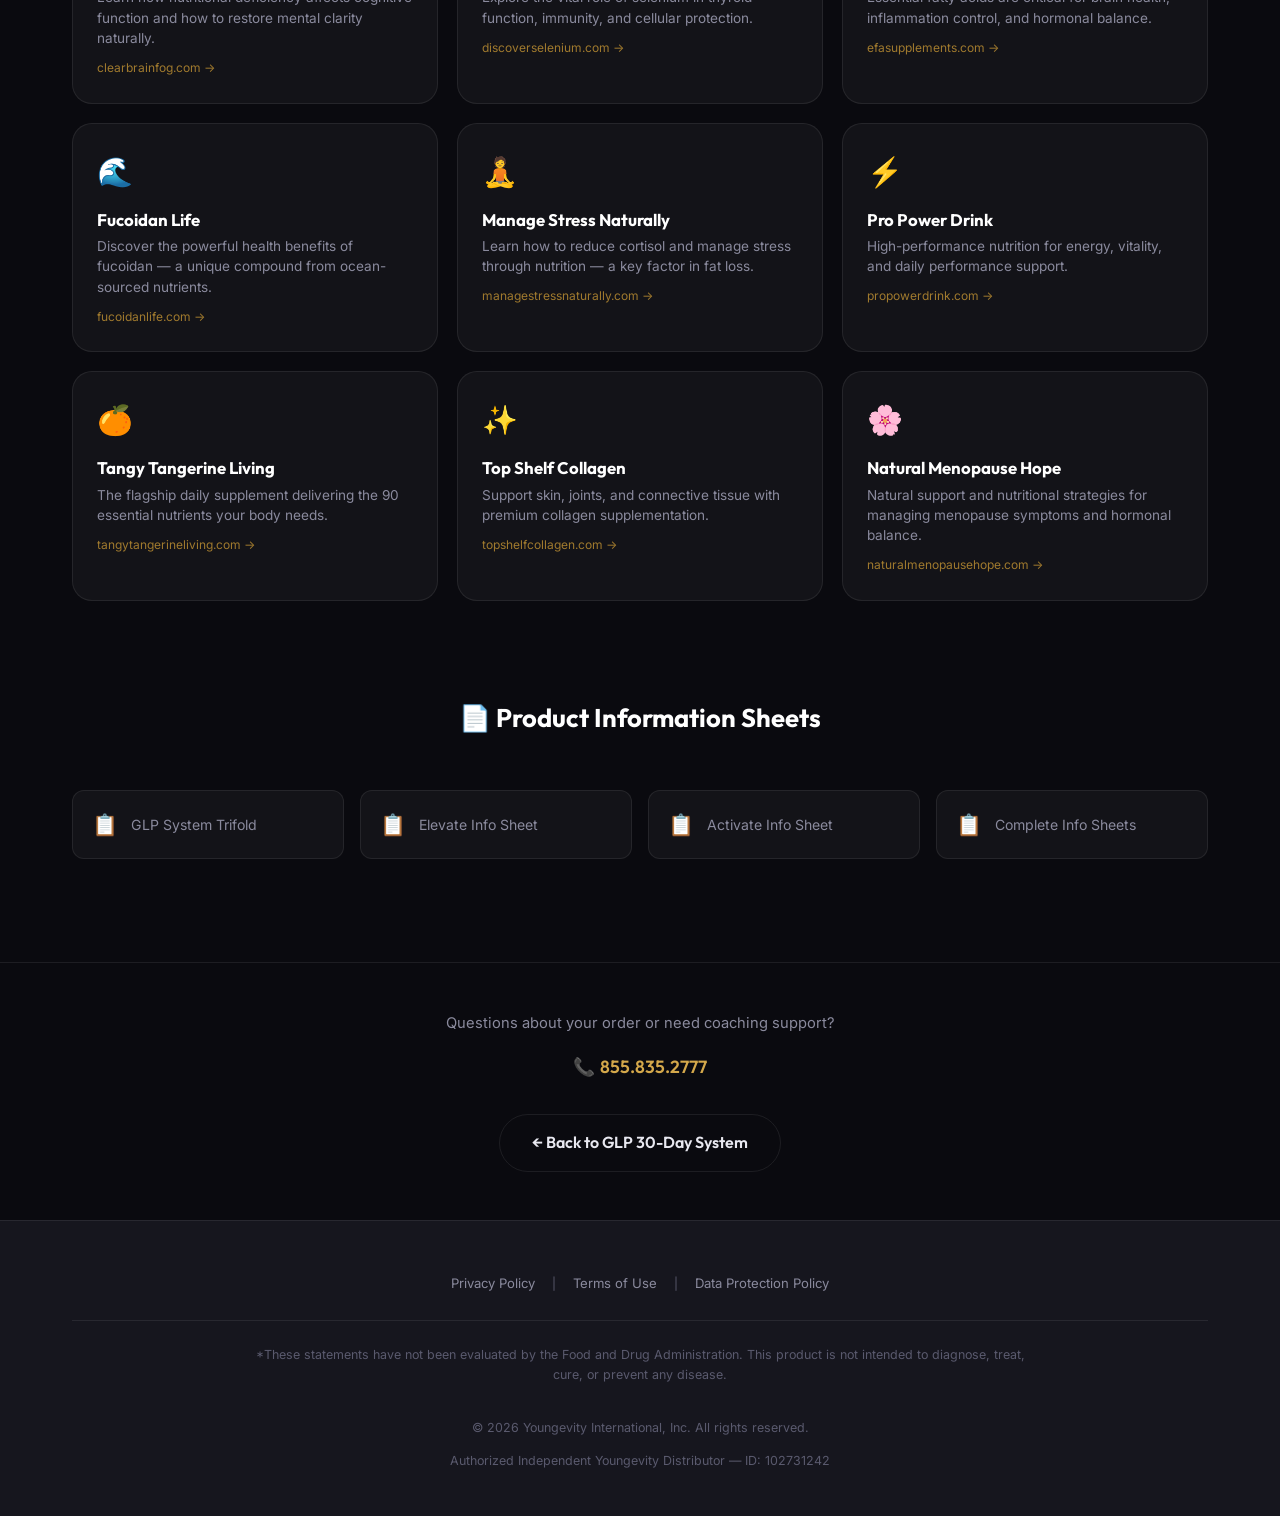
==== commit 56734b11: "Add PowerGLP logo, favicon, update domain to powerglp.com" ====
--- a/thank-you.html
+++ b/thank-you.html
@@ -9,6 +9,7 @@
     <link rel="preconnect" href="https://fonts.googleapis.com">
     <link rel="preconnect" href="https://fonts.gstatic.com" crossorigin>
     <link href="https://fonts.googleapis.com/css2?family=Inter:wght@300;400;500;600;700&family=Outfit:wght@400;500;600;700;800;900&display=swap" rel="stylesheet">
+    <link rel="icon" type="image/svg+xml" href="favicon.svg">
     <link rel="stylesheet" href="style.css">
     <style>
         .ty-hero {
@@ -183,9 +184,7 @@
     <nav class="main-nav" id="main-nav">
         <div class="nav-container">
             <a href="index.html" class="nav-logo">
-                <span class="logo-ygy">YGY</span>
-                <span class="logo-divider"></span>
-                <span class="logo-text">GLP 30-Day System</span>
+                <img src="logo.png" alt="PowerGLP.com" class="nav-logo-img" style="height: 38px; width: auto;">
             </a>
         </div>
     </nav>
